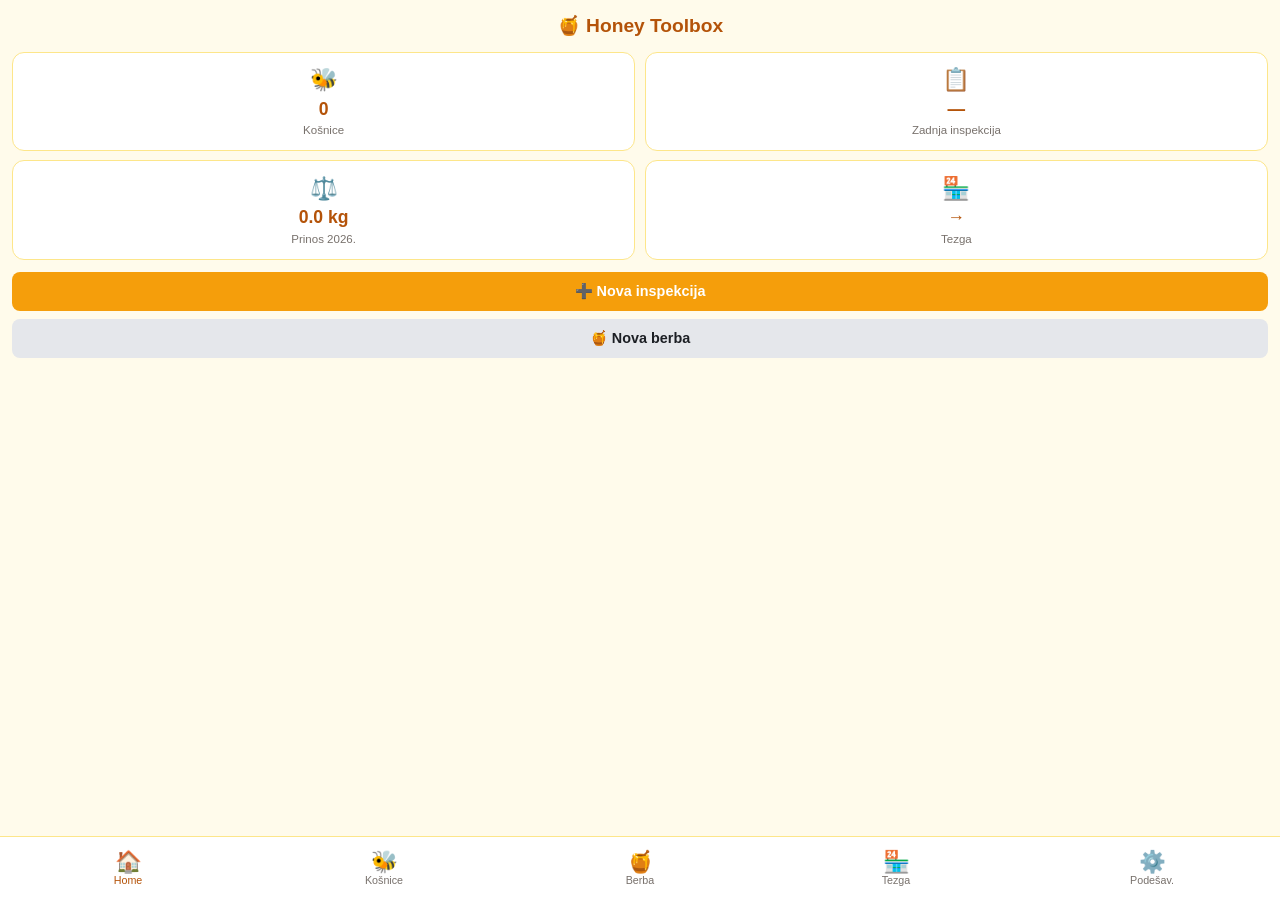
==== honey/index.html @ 80f3d92e "init: Honey Toolbox v0.1.0 — osnova (kosnice, inspekcije, berba)" ====
<!DOCTYPE html>
<html lang="sr">
<head>
  <meta charset="UTF-8">
  <meta name="viewport" content="width=device-width, initial-scale=1, viewport-fit=cover">
  <meta name="theme-color" content="#f59e0b">
  <meta name="mobile-web-app-capable" content="yes">
  <meta name="apple-mobile-web-app-capable" content="yes">
  <meta name="apple-mobile-web-app-status-bar-style" content="default">
  <meta name="apple-mobile-web-app-title" content="Honey">
  <title>Honey Toolbox</title>
  <link rel="manifest" href="manifest.json">
  <link rel="stylesheet" href="css/app.css">
</head>
<body>
  <div id="app-header"></div>
  <main id="screen"><p style="text-align:center;margin-top:3rem;color:#78716c">Učitavanje…</p></main>
  <nav id="bottom-nav"></nav>

  <script src="js/store.js"></script>
  <script src="js/app.js"></script>
</body>
</html>
---- honey/css/app.css ----
/* Honey Toolbox — amber/honey tema */
:root {
  --c-primary:   #f59e0b;
  --c-primary-d: #b45309;
  --c-ok:        #22c55e;
  --c-warn:      #f59e0b;
  --c-danger:    #ef4444;
  --c-bg:        #fffbeb;
  --c-card:      #ffffff;
  --c-text:      #1c1f24;
  --c-muted:     #78716c;
  --c-border:    #fde68a;
  --nav-h:       64px;
  --header-h:    52px;
}

* { box-sizing: border-box; margin: 0; padding: 0; }

body {
  font-family: -apple-system, BlinkMacSystemFont, "Segoe UI", sans-serif;
  background: var(--c-bg);
  color: var(--c-text);
  font-size: 15px;
  line-height: 1.45;
  min-height: 100dvh;
}

/* Layout */
#app-header   { position: sticky; top: 0; z-index: 10; }
#screen       { padding: .75rem .75rem calc(var(--nav-h) + .75rem); min-height: calc(100dvh - var(--header-h)); }
#bottom-nav   { position: fixed; bottom: 0; left: 0; right: 0; height: var(--nav-h); display: flex; background: #fff; border-top: 1px solid var(--c-border); z-index: 10; }

/* Header */
.app-header { background: var(--c-primary); color: #fff; padding: .6rem .75rem; display: flex; align-items: center; }
.app-header > div { display: flex; align-items: center; gap: .5rem; }
.header-title { font-size: 1rem; font-weight: 600; }
.back-btn { background: none; border: none; color: #fff; font-size: 1.2rem; cursor: pointer; padding: .1rem .3rem; }

/* Nav */
.nav-btn { flex: 1; border: none; background: none; display: flex; flex-direction: column; align-items: center; justify-content: center; gap: .1rem; cursor: pointer; color: var(--c-muted); font-size: .72rem; padding: .3rem 0; }
.nav-btn.active { color: var(--c-primary-d); }
.nav-icon { font-size: 1.35rem; line-height: 1; }
.nav-label { font-size: .67rem; }

/* Card */
.card { background: var(--c-card); border: 1px solid var(--c-border); border-radius: .75rem; padding: .85rem; margin-bottom: .65rem; }
.card:last-child { margin-bottom: 0; }

/* FAB */
.fab { position: fixed; bottom: calc(var(--nav-h) + .9rem); right: 1rem; width: 52px; height: 52px; border-radius: 50%; background: var(--c-primary); color: #fff; border: none; font-size: 1.7rem; line-height: 1; cursor: pointer; box-shadow: 0 2px 8px rgba(0,0,0,.2); z-index: 9; }

/* Buttons */
.btn { display: inline-flex; align-items: center; gap: .3rem; border: none; border-radius: .5rem; padding: .55rem 1rem; font-size: .9rem; font-weight: 600; cursor: pointer; }
.btn-primary   { background: var(--c-primary); color: #fff; }
.btn-secondary { background: #e5e7eb; color: var(--c-text); }
.btn-danger    { background: var(--c-danger); color: #fff; }
.btn:disabled  { opacity: .4; cursor: default; }
.btn-row { display: flex; gap: .5rem; flex-wrap: wrap; }
.mt8 { margin-top: .6rem; }

/* Forms */
.form-screen h2 { margin-bottom: .75rem; font-size: 1.1rem; }
label { display: block; font-size: .83rem; font-weight: 600; color: var(--c-muted); margin-top: .7rem; margin-bottom: .25rem; }
label:first-of-type { margin-top: 0; }
input[type=text], input[type=number], input[type=tel], input[type=date], select, textarea {
  width: 100%; padding: .55rem .65rem; border: 1px solid var(--c-border); border-radius: .4rem;
  background: #fff; color: var(--c-text); font-size: .95rem; font-family: inherit;
}
textarea { resize: vertical; }
input:focus, select:focus, textarea:focus { outline: 2px solid var(--c-primary); border-color: transparent; }

.input-row { display: flex; align-items: center; gap: .4rem; }
.input-suffix { font-size: .85rem; color: var(--c-muted); white-space: nowrap; }

/* Toggle buttons (queen) */
.toggle-row { display: flex; gap: .4rem; }
.toggle-btn { flex: 1; border: 1px solid var(--c-border); border-radius: .4rem; padding: .5rem; background: #f3f4f6; cursor: pointer; font-size: .9rem; }
.toggle-btn.active { background: var(--c-primary); color: #fff; border-color: var(--c-primary); }

/* Strength buttons */
.strength-row { display: flex; gap: .4rem; }
.strength-btn { flex: 1; border: 1px solid var(--c-border); border-radius: .4rem; padding: .5rem; background: #f3f4f6; cursor: pointer; font-weight: 700; }
.strength-btn.sel { background: var(--c-primary); color: #fff; border-color: var(--c-primary); }

/* Check group (hive selection) */
.check-group { display: flex; flex-wrap: wrap; gap: .4rem; }
.check-label { display: flex; align-items: center; gap: .3rem; font-size: .9rem; background: #f3f4f6; border: 1px solid var(--c-border); border-radius: .4rem; padding: .35rem .65rem; cursor: pointer; }

/* Badges */
.badge { display: inline-block; font-size: .73rem; font-weight: 600; padding: .15rem .5rem; border-radius: 999px; }
.badge-ok     { background: #dcfce7; color: #166534; }
.badge-warn   { background: #fef3c7; color: #92400e; }
.badge-danger { background: #fee2e2; color: #991b1b; }
.badge-muted  { background: #f3f4f6; color: var(--c-muted); }

/* Dots (strength visual) */
.dots { display: inline-flex; gap: 2px; }
.dot { width: 8px; height: 8px; border-radius: 50%; background: #e5e7eb; }
.dot-on { background: var(--c-primary-d); }

/* Hive cards */
.hive-card { cursor: pointer; }
.hive-card:active { opacity: .8; }
.hive-header { display: flex; align-items: center; justify-content: space-between; margin-bottom: .3rem; }
.hive-label { font-size: 1rem; font-weight: 700; }
.hive-footer { font-size: .8rem; color: var(--c-muted); margin-top: .35rem; }

/* History rows */
.hist-row { display: flex; gap: .6rem; padding: .6rem 0; border-bottom: 1px solid var(--c-border); }
.hist-row:last-child { border-bottom: none; }
.hist-date { font-size: .78rem; color: var(--c-muted); min-width: 65px; }
.hist-body { flex: 1; font-size: .87rem; }

/* Home screen */
.home-title { font-size: 1.2rem; font-weight: 700; color: var(--c-primary-d); margin-bottom: .75rem; text-align: center; }

.stat-grid { display: grid; grid-template-columns: 1fr 1fr; gap: .6rem; margin-bottom: .75rem; }
.stat-tile { background: var(--c-card); border: 1px solid var(--c-border); border-radius: .75rem; padding: .7rem .6rem; display: flex; flex-direction: column; align-items: center; text-align: center; cursor: default; }
.tile-icon  { font-size: 1.4rem; }
.tile-val   { font-size: 1.1rem; font-weight: 700; color: var(--c-primary-d); }
.tile-label { font-size: .72rem; color: var(--c-muted); }

.home-actions { display: flex; gap: .5rem; flex-direction: column; }
.home-actions .btn { justify-content: center; padding: .7rem; }

/* Alert box */
.alert-box { background: #fef3c7; border: 1px solid #fbbf24; border-radius: .6rem; padding: .65rem .85rem; margin-bottom: .75rem; }
.alert-box b { display: block; margin-bottom: .3rem; font-size: .9rem; }
.alert-box ul { padding-left: 1rem; font-size: .85rem; }
.alert-box li { padding: .1rem 0; }

/* Summary bar */
.stat-summary { display: flex; justify-content: space-between; align-items: center; }

/* Misc */
.muted { color: var(--c-muted); font-size: .85rem; }
.notes-text { font-size: .87rem; margin-top: .3rem; color: var(--c-muted); }
.empty-state { text-align: center; padding: 2.5rem 1rem; color: var(--c-muted); }
.empty-state .btn { margin-top: .75rem; }
.row-between { display: flex; justify-content: space-between; align-items: center; margin-bottom: .2rem; }
.section-title { font-size: .9rem; font-weight: 700; color: var(--c-muted); text-transform: uppercase; letter-spacing: .04em; margin: 1rem 0 .4rem; }
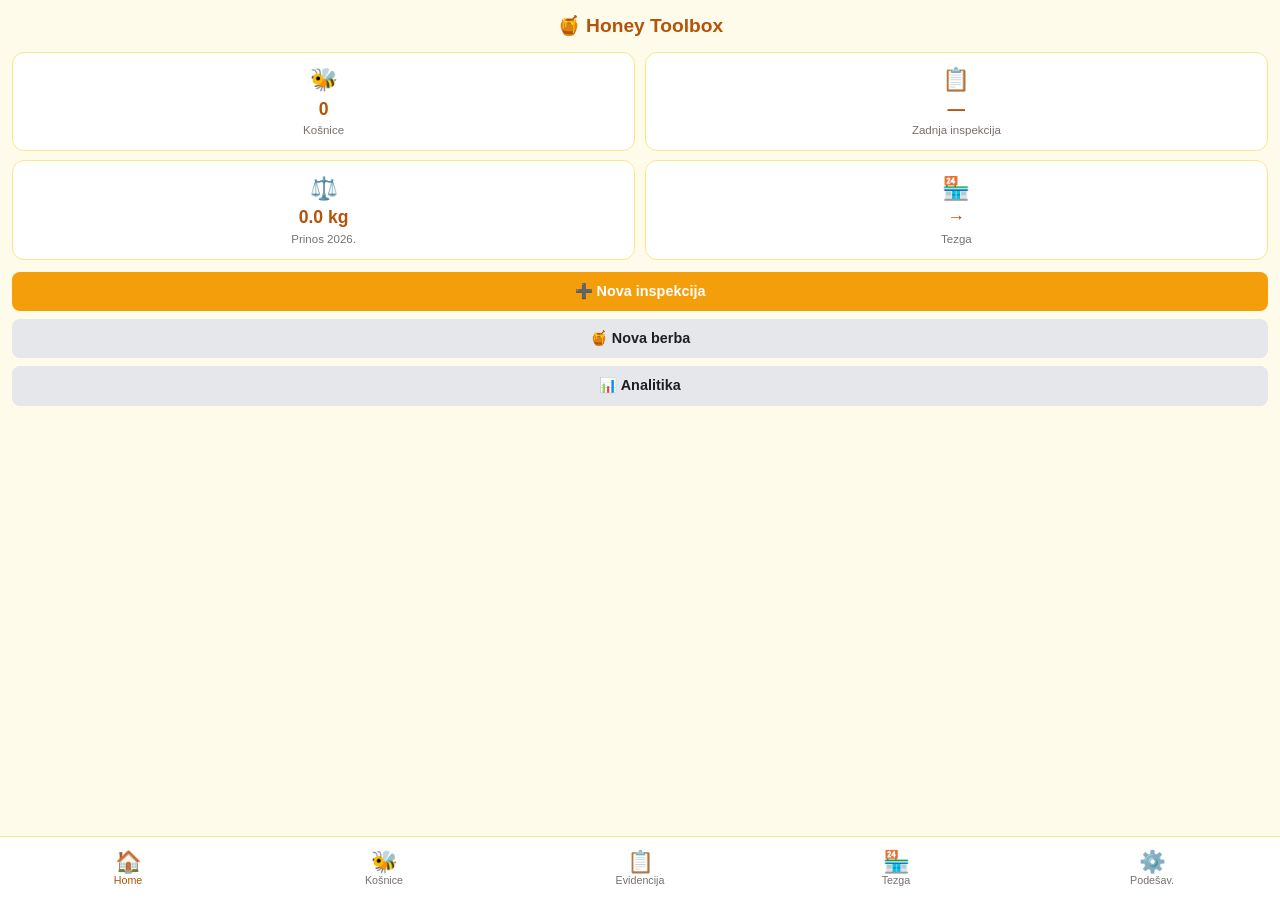
==== commit 6f32d130: "feat: honey toolbox v0.9.0 — komplet profesionalni features DB v6, SW v0.9.0. Dodato za ~200-košnica" ====
--- a/honey/index.html
+++ b/honey/index.html
@@ -17,6 +17,7 @@
   <main id="screen"><p style="text-align:center;margin-top:3rem;color:#78716c">Učitavanje…</p></main>
   <nav id="bottom-nav"></nav>
 
+  <script src="js/xlsx.min.js"></script>
   <script src="js/store.js"></script>
   <script src="js/app.js"></script>
 </body>
--- a/honey/css/app.css
+++ b/honey/css/app.css
@@ -139,3 +139,105 @@
 .empty-state .btn { margin-top: .75rem; }
 .row-between { display: flex; justify-content: space-between; align-items: center; margin-bottom: .2rem; }
 .section-title { font-size: .9rem; font-weight: 700; color: var(--c-muted); text-transform: uppercase; letter-spacing: .04em; margin: 1rem 0 .4rem; }
+
+/* Tezga */
+.section-card { background: var(--c-card); border: 1px solid var(--c-border); border-radius: .75rem; padding: .75rem; }
+.section-header { display: flex; justify-content: space-between; align-items: center; margin-bottom: .5rem; }
+.btn-sm { font-size: .78rem; padding: .3rem .65rem; }
+.inv-row { display: flex; justify-content: space-between; align-items: flex-start; padding: .35rem 0; border-bottom: 1px solid var(--c-border); }
+.inv-row:last-child { border-bottom: none; }
+.inv-type { font-weight: 600; font-size: .9rem; }
+.inv-detail { font-size: .82rem; color: var(--c-muted); text-align: right; }
+
+/* Hive photo card */
+.hive-card-photo-card { padding: 0; overflow: hidden; }
+.hive-card-photo { width: 100%; height: 140px; background-size: cover; background-position: center; }
+.hive-card-photo-empty { display: flex; align-items: center; justify-content: center; }
+.hive-card-body { padding: .75rem .85rem .65rem; }
+
+/* Hive detail photo */
+.hive-detail-photo { width: 100%; max-height: 240px; object-fit: cover; display: block; }
+
+/* Photo section in form */
+.photo-section { margin-top: .25rem; }
+.hive-photo-preview { width: 100%; max-height: 200px; object-fit: cover; border-radius: .4rem; display: block; }
+.photo-placeholder { width: 100%; height: 100px; border: 2px dashed var(--c-border); border-radius: .4rem; display: flex; align-items: center; justify-content: center; color: var(--c-muted); font-size: .9rem; }
+
+/* Apiaries */
+.apiary-card { cursor: pointer; }
+.apiary-card:active { opacity: .8; }
+.apiary-header { display: flex; align-items: center; gap: .45rem; margin-bottom: .25rem; }
+.apiary-dot  { display: inline-block; width: 10px; height: 10px; border-radius: 50%; flex-shrink: 0; }
+.apiary-name { font-weight: 700; font-size: 1rem; flex: 1; }
+
+/* Apiary tabs on hives list */
+.apiary-tabs { display: flex; gap: .35rem; overflow-x: auto; padding-bottom: .4rem; margin-bottom: .5rem; scrollbar-width: none; }
+.apiary-tabs::-webkit-scrollbar { display: none; }
+.apiary-tab { flex-shrink: 0; border: 1px solid var(--c-border); border-radius: 999px; padding: .3rem .75rem; font-size: .8rem; font-weight: 600; background: #fff; cursor: pointer; display: flex; align-items: center; gap: .3rem; color: var(--c-muted); }
+.apiary-tab.active { border-color: var(--c-primary-d); color: var(--c-primary-d); background: #fef3c7; }
+
+/* Group header on hives list */
+.apiary-group-header { display: flex; align-items: center; gap: .4rem; font-size: .82rem; font-weight: 700; color: var(--c-muted); text-transform: uppercase; letter-spacing: .04em; padding: .6rem 0 .25rem; border-left: 3px solid; padding-left: .5rem; margin-bottom: .2rem; }
+
+/* Color picker */
+.color-row { display: flex; gap: .4rem; flex-wrap: wrap; margin-top: .25rem; }
+.color-btn { width: 28px; height: 28px; border-radius: 50%; border: 2px solid transparent; cursor: pointer; }
+.color-btn-sel { border-color: #1c1f24; box-shadow: 0 0 0 2px #fff, 0 0 0 4px #1c1f24; }
+
+/* Home apiary grid */
+.apiary-home-grid { display: flex; flex-direction: column; gap: .35rem; margin-bottom: .65rem; }
+.apiary-home-card { background: var(--c-card); border: 1px solid var(--c-border); border-radius: .6rem; padding: .5rem .75rem; display: flex; align-items: center; gap: .5rem; cursor: pointer; }
+.apiary-home-card:active { opacity: .8; }
+.apiary-home-name  { font-weight: 600; font-size: .9rem; flex: 1; }
+.apiary-home-stats { font-size: .8rem; color: var(--c-muted); text-align: right; }
+
+/* Analytics */
+.an-title { font-size: .9rem; font-weight: 700; color: var(--c-muted); text-transform: uppercase; letter-spacing: .04em; margin-bottom: .6rem; }
+.an-legend { font-size: .75rem; color: var(--c-muted); display: flex; align-items: center; gap: .25rem; margin-bottom: .5rem; }
+.an-dot { display: inline-block; width: 10px; height: 10px; border-radius: 2px; }
+.an-dot-kg  { background: var(--c-primary); }
+.an-dot-rev { background: var(--c-ok); }
+
+.an-year-row { margin-bottom: .55rem; }
+.an-year-label { font-size: .82rem; font-weight: 700; color: var(--c-text); margin-bottom: .18rem; }
+.an-bars { display: flex; flex-direction: column; gap: .15rem; }
+.an-bar-wrap { display: flex; align-items: center; gap: .4rem; min-width: 0; }
+.an-bar { height: 14px; border-radius: 3px; min-width: 3px; transition: width .3s; }
+.an-bar-kg  { background: var(--c-primary); }
+.an-bar-rev { background: var(--c-ok); }
+.an-bar-val { font-size: .75rem; color: var(--c-muted); white-space: nowrap; }
+
+.an-table { width: 100%; border-collapse: collapse; font-size: .88rem; }
+.an-table th { text-align: left; font-size: .75rem; color: var(--c-muted); font-weight: 600; padding: .25rem .3rem; border-bottom: 1px solid var(--c-border); }
+.an-table td { padding: .35rem .3rem; border-bottom: 1px solid var(--c-border); }
+.an-table tr:last-child td { border-bottom: none; }
+.an-table tr:hover td { background: #fef3c7; }
+
+/* Next inspection row */
+.next-insp-row { display: flex; align-items: center; gap: .35rem; }
+.next-insp-row input[type=number] { width: 80px; flex: none; }
+.next-insp-row input[type=date]   { flex: 1; }
+.insp-or { font-size: .8rem; color: var(--c-muted); white-space: nowrap; }
+
+/* Alert variants */
+.alert-danger { background: #fee2e2; border-color: #fca5a5; }
+.alert-danger b { color: #991b1b; }
+
+/* Filter bar */
+.filter-bar { display: flex; flex-wrap: wrap; gap: .35rem; margin-bottom: .65rem; align-items: center; }
+.filter-select { flex: 1; min-width: 110px; padding: .35rem .5rem; border: 1px solid var(--c-border); border-radius: .4rem; font-size: .82rem; background: #fff; color: var(--c-text); }
+.filter-input  { flex: 1; min-width: 80px; padding: .35rem .5rem; border: 1px solid var(--c-border); border-radius: .4rem; font-size: .82rem; background: #fff; color: var(--c-text); }
+
+/* Type summary chips */
+.type-chips { display: flex; flex-wrap: wrap; gap: .3rem; margin-bottom: .4rem; }
+.type-chip  { font-size: .75rem; font-weight: 600; background: #fef3c7; color: #92400e; border: 1px solid #fbbf24; border-radius: 999px; padding: .15rem .55rem; }
+
+/* Evidencija tab menu */
+.ev-item { transition: background .15s; }
+.ev-item:active { background: #fef9f0; }
+
+/* Radio + checkbox groups */
+.scope-radio { display: flex; flex-direction: column; gap: .3rem; margin: .3rem 0 .5rem; }
+.radio-opt   { display: flex; align-items: center; gap: .4rem; font-size: .9rem; cursor: pointer; }
+.check-group { display: flex; flex-direction: column; gap: .3rem; margin: .3rem 0 .5rem; }
+.check-opt   { display: flex; align-items: center; gap: .4rem; font-size: .9rem; cursor: pointer; }
